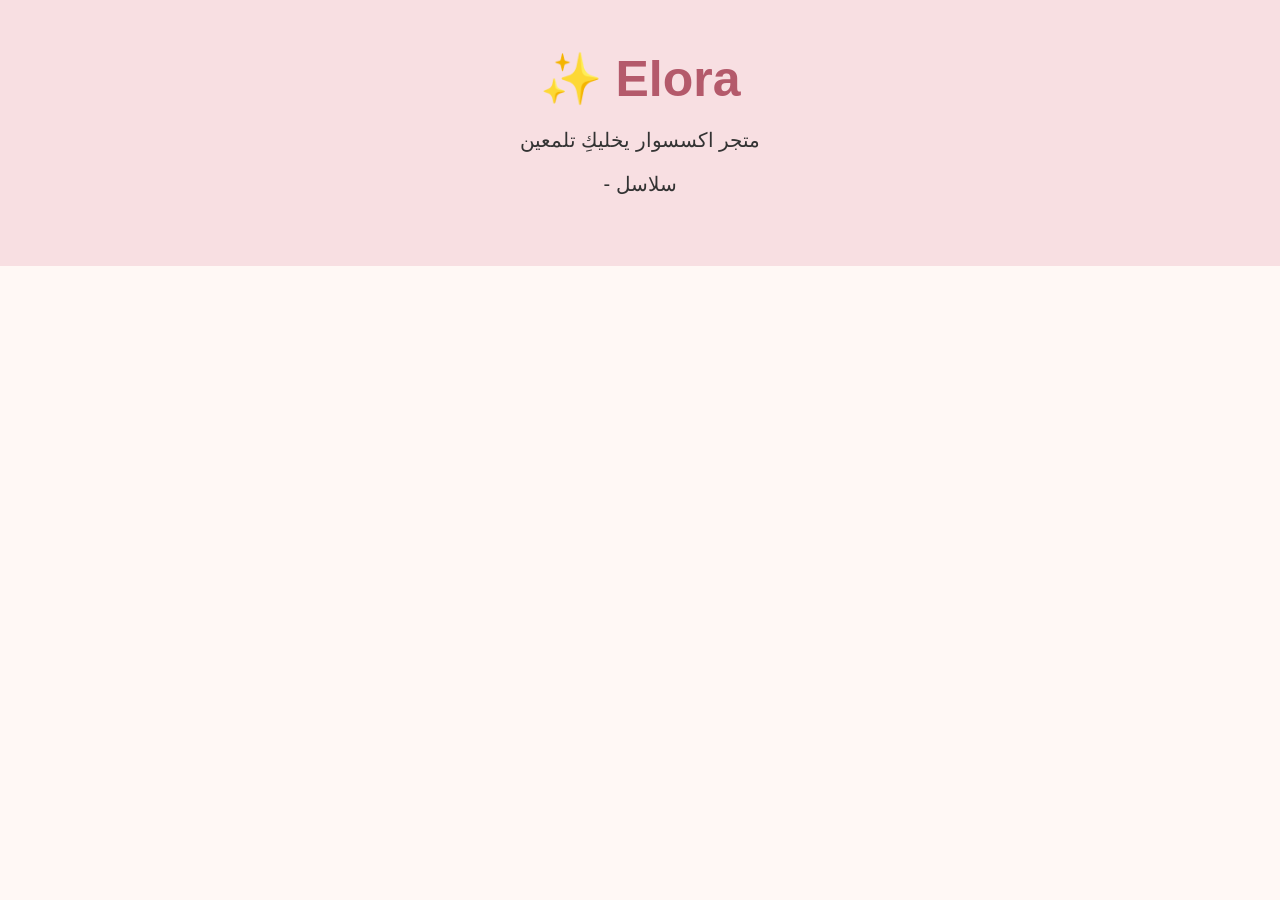
==== index.html @ 1e259722 "Create index.html" ====
<!DOCTYPE html> <html lang="ar" dir="rtl"> <head> <meta charset="UTF-8"> <meta name="viewport" content="width=device-width, initial-scale=1.0"> <title>Elora | اكسسوار</title> <style> body{margin:0;font-family:Arial;background:#fff8f5;color:#333;text-align:center} header{background:#f8dfe2;padding:50px 20px} header h1{font-size:50px;margin:0;color:#b45a6b} header p{font-size:20px} .btn{background:#b45a6b;color:#fff;padding:15px 30px;border-radius:30px;text-decoration:none;font-size:18px;display:inline-block;margin-top:15px} section{padding:30px 20px} .cards{display:flex;flex-wrap:wrap;justify-content:center;gap:20px} .card{background:#fff;border:1px solid #eee;border-radius:20px;width:250px;padding:20px;box-shadow:0 5px 15px #eee} .card h3{margin:10px 0} .price{color:#b45a6b;font-weight:bold;font-size:20px} footer{background:#333;color:#fff;padding:20px} </style> </head> <body> <header> <h1>Elora ✨</h1> <p>متجر اكسسوار يخليكِ تلمعين</p> <p>سلاسل -
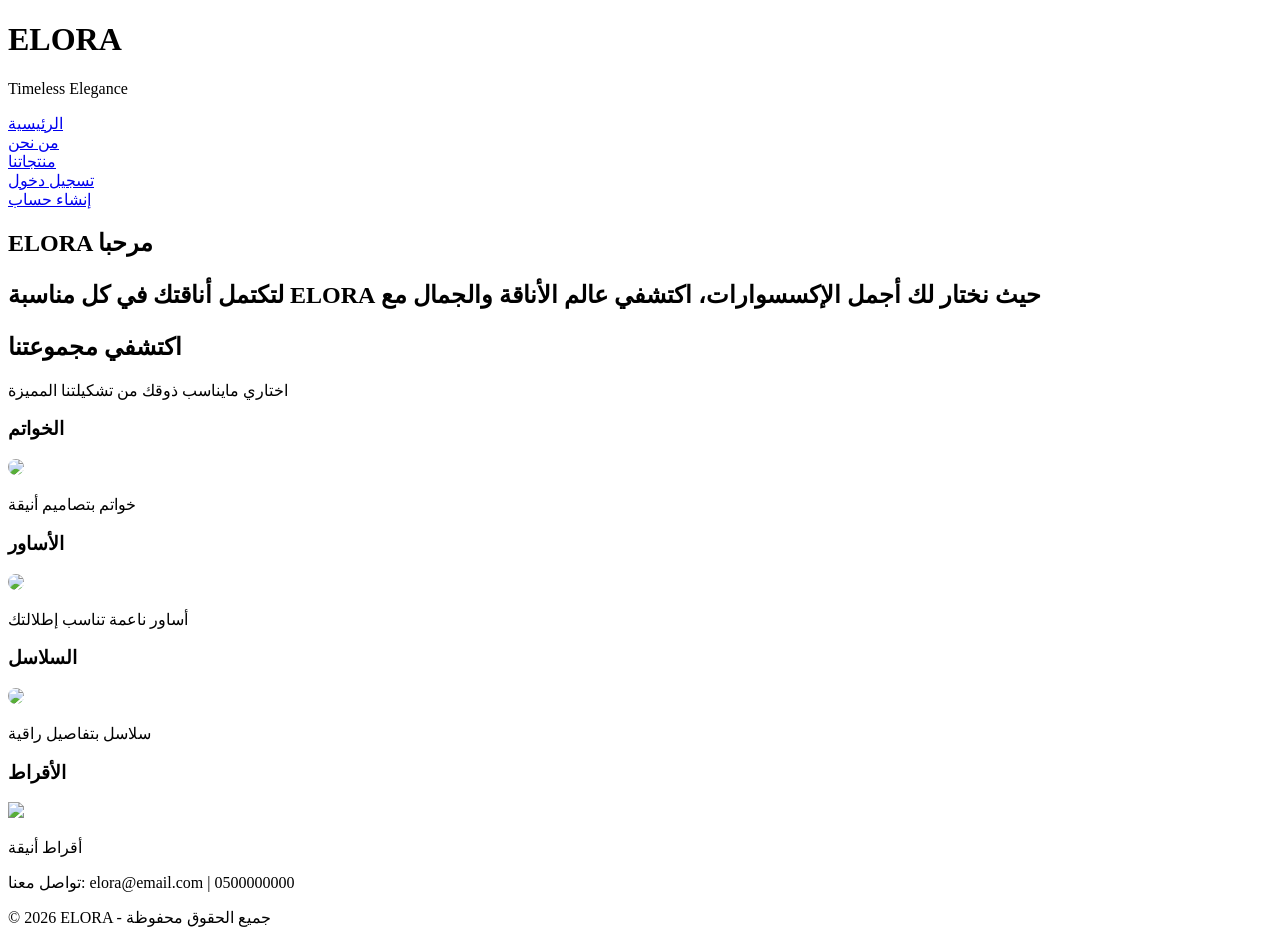
==== commit 35f4af91: "Update index.html" ====
--- a/index.html
+++ b/index.html
@@ -1 +1,66 @@
-<!DOCTYPE html> <html lang="ar" dir="rtl"> <head> <meta charset="UTF-8"> <meta name="viewport" content="width=device-width, initial-scale=1.0"> <title>Elora | اكسسوار</title> <style> body{margin:0;font-family:Arial;background:#fff8f5;color:#333;text-align:center} header{background:#f8dfe2;padding:50px 20px} header h1{font-size:50px;margin:0;color:#b45a6b} header p{font-size:20px} .btn{background:#b45a6b;color:#fff;padding:15px 30px;border-radius:30px;text-decoration:none;font-size:18px;display:inline-block;margin-top:15px} section{padding:30px 20px} .cards{display:flex;flex-wrap:wrap;justify-content:center;gap:20px} .card{background:#fff;border:1px solid #eee;border-radius:20px;width:250px;padding:20px;box-shadow:0 5px 15px #eee} .card h3{margin:10px 0} .price{color:#b45a6b;font-weight:bold;font-size:20px} footer{background:#333;color:#fff;padding:20px} </style> </head> <body> <header> <h1>Elora ✨</h1> <p>متجر اكسسوار يخليكِ تلمعين</p> <p>سلاسل - 
+<!DOCTYPE html>
+<html>
+
+<head>
+  <meta charset="UTF-8">
+  <meta name="viewport" content="width=device-width, initial-scale=1">
+  <title>المشروع</title>
+  <link rel="stylesheet" href="style.css">
+</head>
+
+<body>
+  <header>
+    <h1>ELORA</h1>
+    <p>Timeless Elegance</p>
+    <nav>
+      <a href="index.html">الرئيسية</a>
+      <br>
+      <a href="#about">من نحن</a>
+      <br>
+      <a href="#products">منتجاتنا</a>
+      <br>
+      <a href="login.html">تسجيل دخول</a>
+      <br>
+      <a href="signup.html">إنشاء حساب</a>
+    </nav>
+  </header>
+  <main>
+    <section id="about">
+   <h1 style=text-align: center;>ELORA مرحبا <p>حيث نختار لك أجمل الإكسسوارات، اكتشفي عالم الأناقة والجمال مع <span dir="ltr">ELORA</span> لتكتمل أناقتك في كل مناسبة</p>
+    </section>
+  </main>
+  <section id="products">
+    <h2>اكتشفي مجموعتنا </h2>
+    <p>اختاري مايناسب ذوقك من تشكيلتنا المميزة</p>
+    <article>
+      <h3>الخواتم</h3>
+<img src="الخاتم.jpeg" width="300" style="border-radius: 15px;"
+<br>
+<p>خواتم بتصاميم أنيقة</p>
+    </article>
+    <article>
+      <h3>الأساور</h3>
+      <img src="الاساور.jpeg" width="300" style="border-radius: 15px;"
+      <br>
+      <p>أساور ناعمة تناسب إطلالتك</p>
+    </article>
+    <article>
+      <h3>السلاسل</h3><img 
+      <img src="السلسال.jpeg" width="300" style="border-radius: 15px;"
+      <br>
+      <p>سلاسل بتفاصيل راقية</p>
+    </article>
+    <article>
+      <h3>الأقراط</h3>
+      <img src="الحلق.jpeg" width="300" style="mask-border-repeat: 15px;"
+      <br>
+      <p>أقراط أنيقة</p>
+    </article>
+  </section>
+  <footer>
+  <p>تواصل معنا: elora@email.com | 0500000000</p>
+  <p>© 2026 ELORA - جميع الحقوق محفوظة</p>
+</footer>
+</body>
+
+</html>
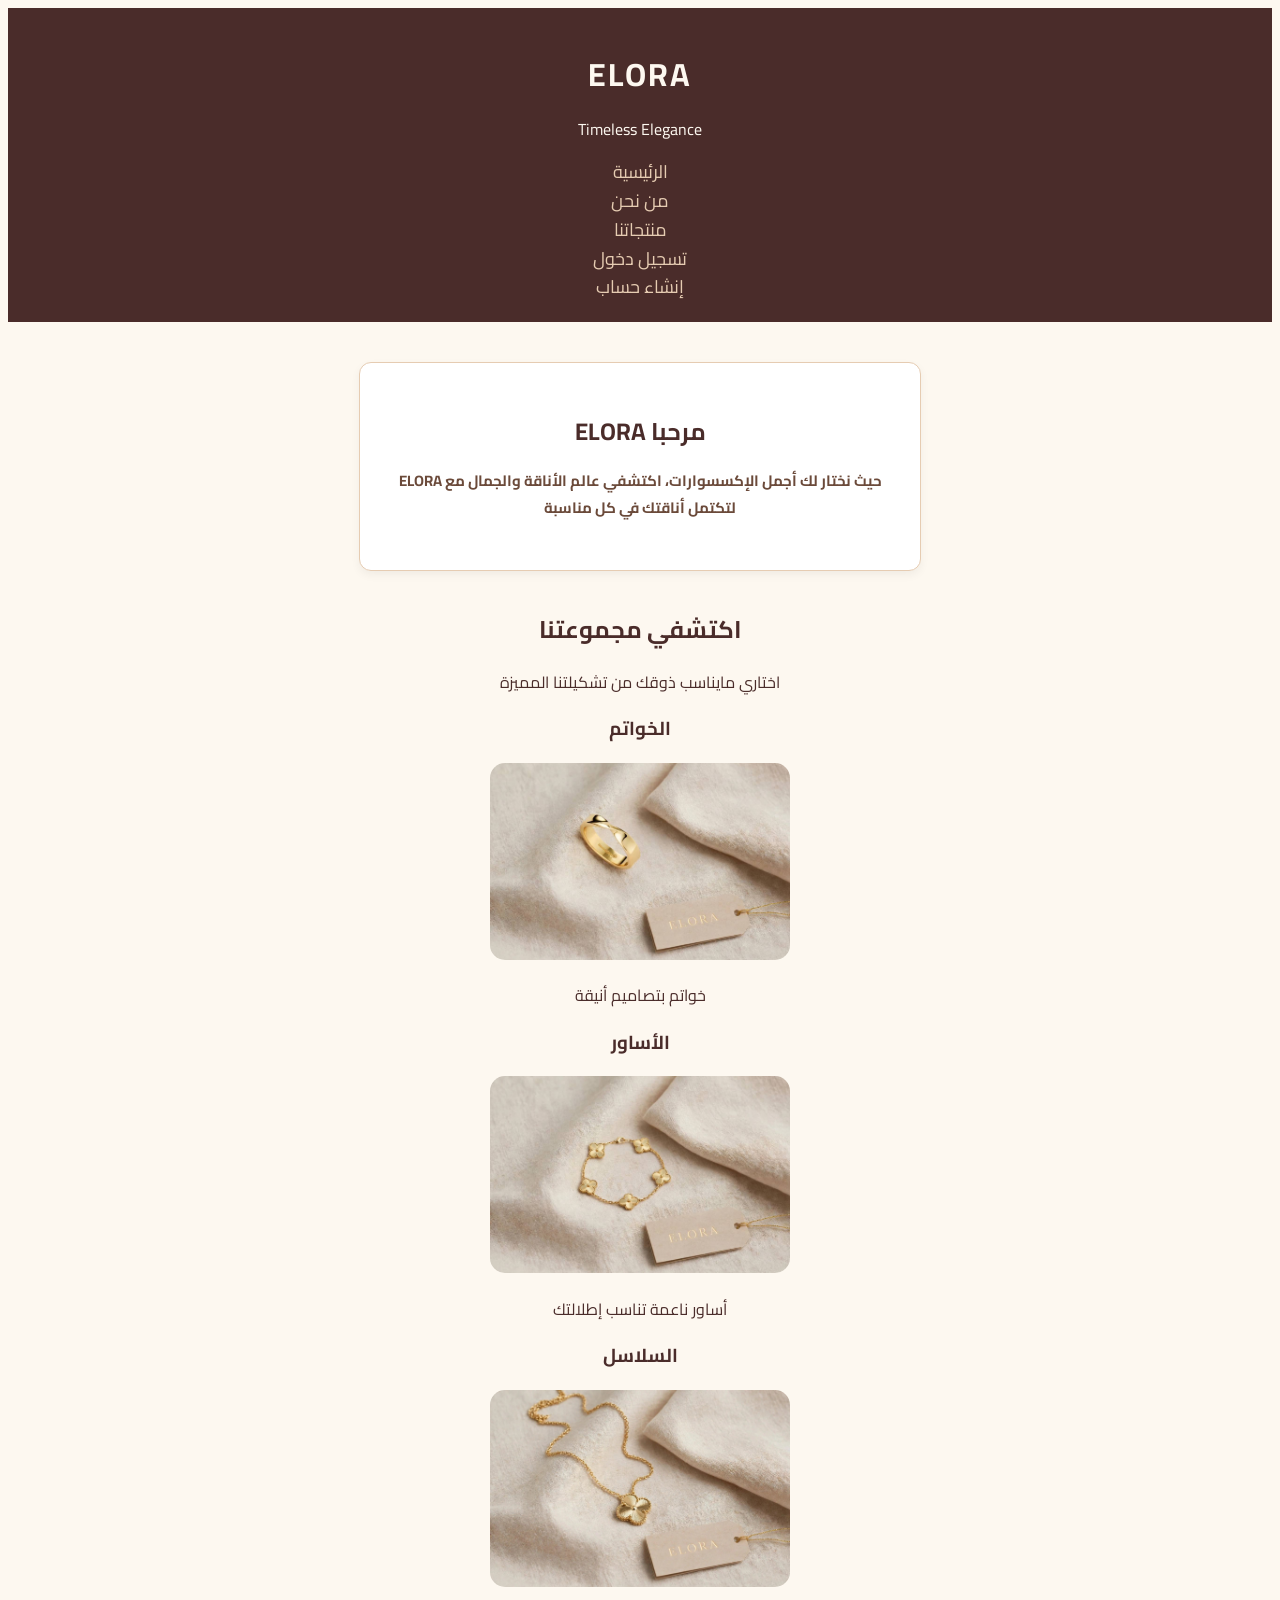
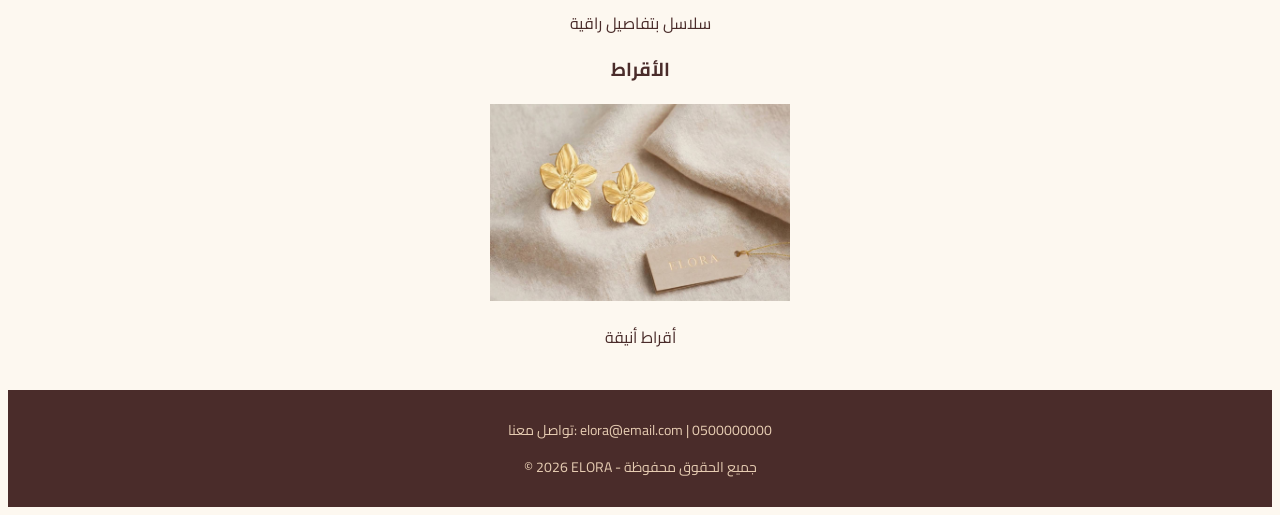
==== commit 87da1d0c: "Update index.html" ====
--- a/index.html
+++ b/index.html
@@ -34,25 +34,25 @@
     <p>اختاري مايناسب ذوقك من تشكيلتنا المميزة</p>
     <article>
       <h3>الخواتم</h3>
-<img src="الخاتم.jpeg" width="300" style="border-radius: 15px;"
+<img src="IMG_0222.jpeg" width="300" style="border-radius: 15px;"
 <br>
 <p>خواتم بتصاميم أنيقة</p>
     </article>
     <article>
       <h3>الأساور</h3>
-      <img src="الاساور.jpeg" width="300" style="border-radius: 15px;"
+      <img src="IMG_0225.jpeg" width="300" style="border-radius: 15px;"
       <br>
       <p>أساور ناعمة تناسب إطلالتك</p>
     </article>
     <article>
       <h3>السلاسل</h3><img 
-      <img src="السلسال.jpeg" width="300" style="border-radius: 15px;"
+      <img src="IMG_0223.jpeg" width="300" style="border-radius: 15px;"
       <br>
       <p>سلاسل بتفاصيل راقية</p>
     </article>
     <article>
       <h3>الأقراط</h3>
-      <img src="الحلق.jpeg" width="300" style="mask-border-repeat: 15px;"
+      <img src="IMG_0224.jpeg" width="300" style="mask-border-repeat: 15px;"
       <br>
       <p>أقراط أنيقة</p>
     </article>
--- a/style.css
+++ b/style.css
@@ -0,0 +1,103 @@
+@import url('https://fonts.googleapis.com/css2?family=Cairo:wght@400;700&display=swap');
+{
+margin: 0;
+padding: 0;
+box-sizing: border-box;
+}
+body {
+font-family: 'Cairo', sans-serif;
+background-color: #fdf8f0;
+color: #4a2c2a;
+line-height: 1.6;
+text-align: center;
+}
+header {
+background-color: #4a2c2a;
+color: #fdf8f0;
+padding: 20px;
+}
+header h1 {
+font-size: 32px;
+font-weight: 700;
+letter-spacing: 2px;
+margin-bottom: 10px;
+}
+nav a {
+color: #e6ccb2;
+text-decoration: none;
+margin: 0 15px;
+font-size: 18px;
+transition: 0.3s;
+}
+nav a:hover {
+color: #ffffff;
+border-bottom: 2px solid #b08968;
+}
+main {
+max-width: 500px;
+margin: 40px auto;
+background-color: #ffffff;
+padding: 30px;
+border-radius: 12px;
+border: 1px solid #e6ccb2;
+box-shadow: 0 4px 10px rgba(0,0,0,0.05);
+text-align: center;
+}
+main h2 {
+font-size: 26px;
+font-weight: 700;
+margin-bottom: 15px;
+text-align: center;
+width: 100%;
+}
+/* هذا هو الوصف - صغرناه لك */
+main p {
+text-align: center;
+font-size: 15px;
+line-height: 1.8;
+color: #6b4a3a;
+}
+form label {
+display: block;
+text-align: right;
+font-weight: 700;
+margin-bottom: 5px;
+}
+form input {
+width: 100%;
+padding: 12px;
+border: 1px solid #e6ccb2;
+border-radius: 8px;
+background-color: #fdf8f0;
+font-family: 'Cairo', sans-serif;
+font-size: 15px;
+outline: none;
+margin-bottom: 15px;
+}
+form input:focus {
+border-color: #b08968;
+background-color: #ffffff;
+}
+button {
+width: 100%;
+padding: 12px;
+background-color: #b08968;
+color: white;
+border: none;
+border-radius: 8px;
+font-family: 'Cairo', sans-serif;
+font-size: 17px;
+font-weight: 700;
+cursor: pointer;
+margin-top: 10px;
+}
+button:hover {
+background-color: #4a2c2a;
+}
+footer {
+background-color: #4a2c2a;
+color: #e6ccb2;
+padding: 15px;
+margin-top: 40px;
+font-size: 14px;
+}
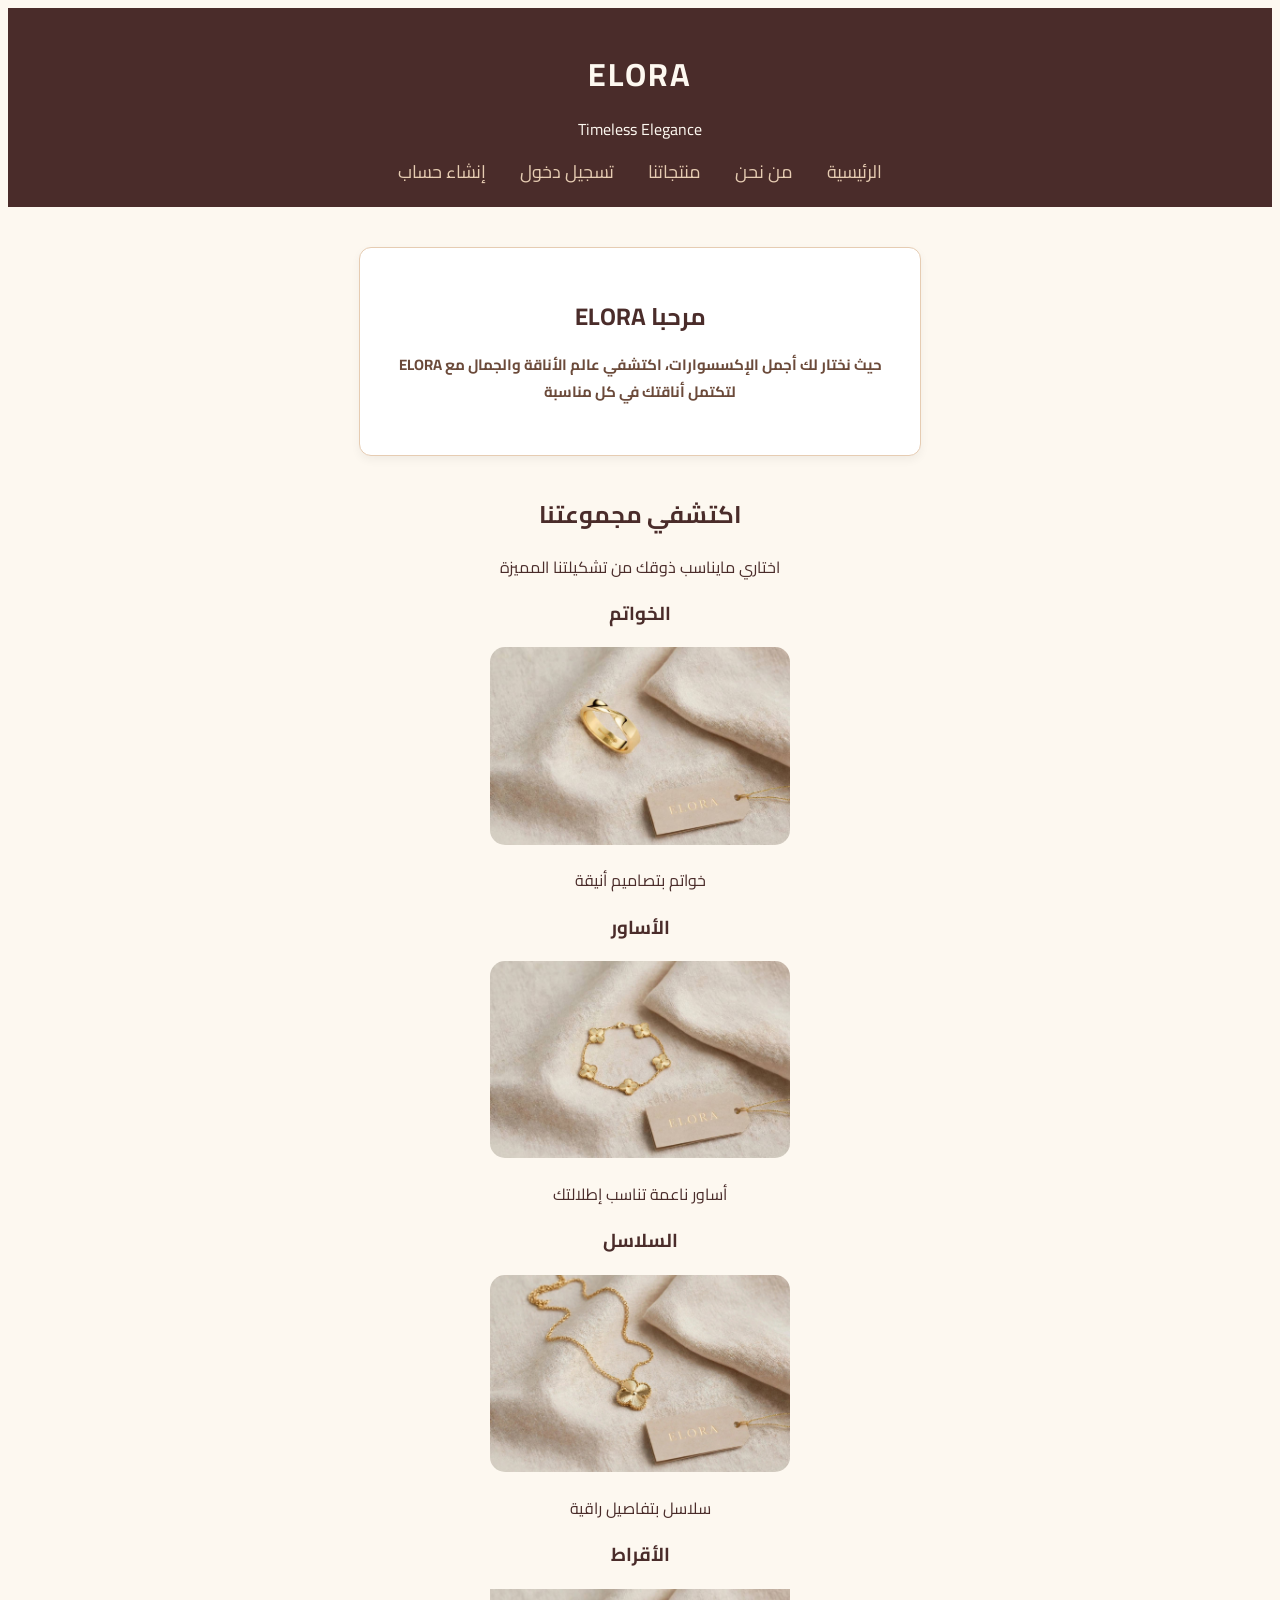
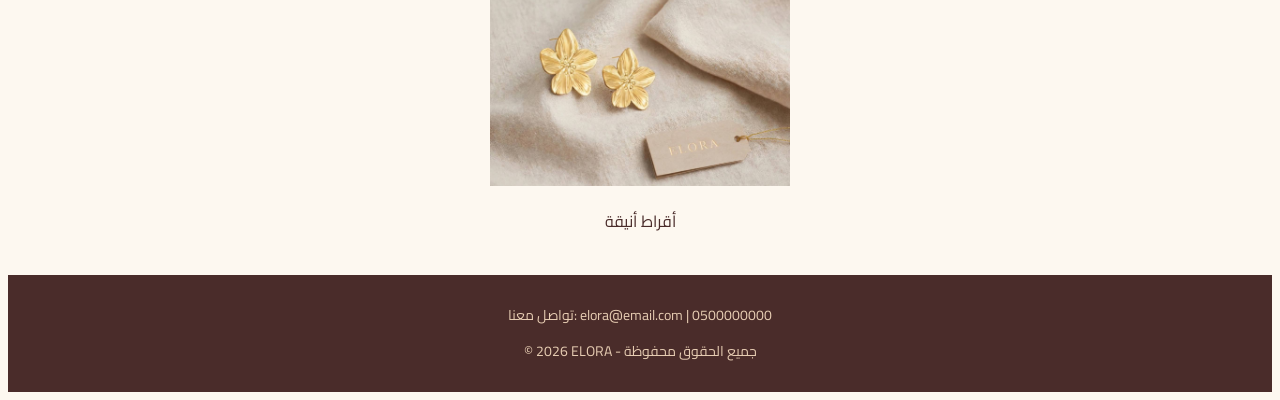
==== commit dfc6938b: "Update index.html" ====
--- a/index.html
+++ b/index.html
@@ -14,13 +14,9 @@
     <p>Timeless Elegance</p>
     <nav>
       <a href="index.html">الرئيسية</a>
-      <br>
       <a href="#about">من نحن</a>
-      <br>
       <a href="#products">منتجاتنا</a>
-      <br>
       <a href="login.html">تسجيل دخول</a>
-      <br>
       <a href="signup.html">إنشاء حساب</a>
     </nav>
   </header>
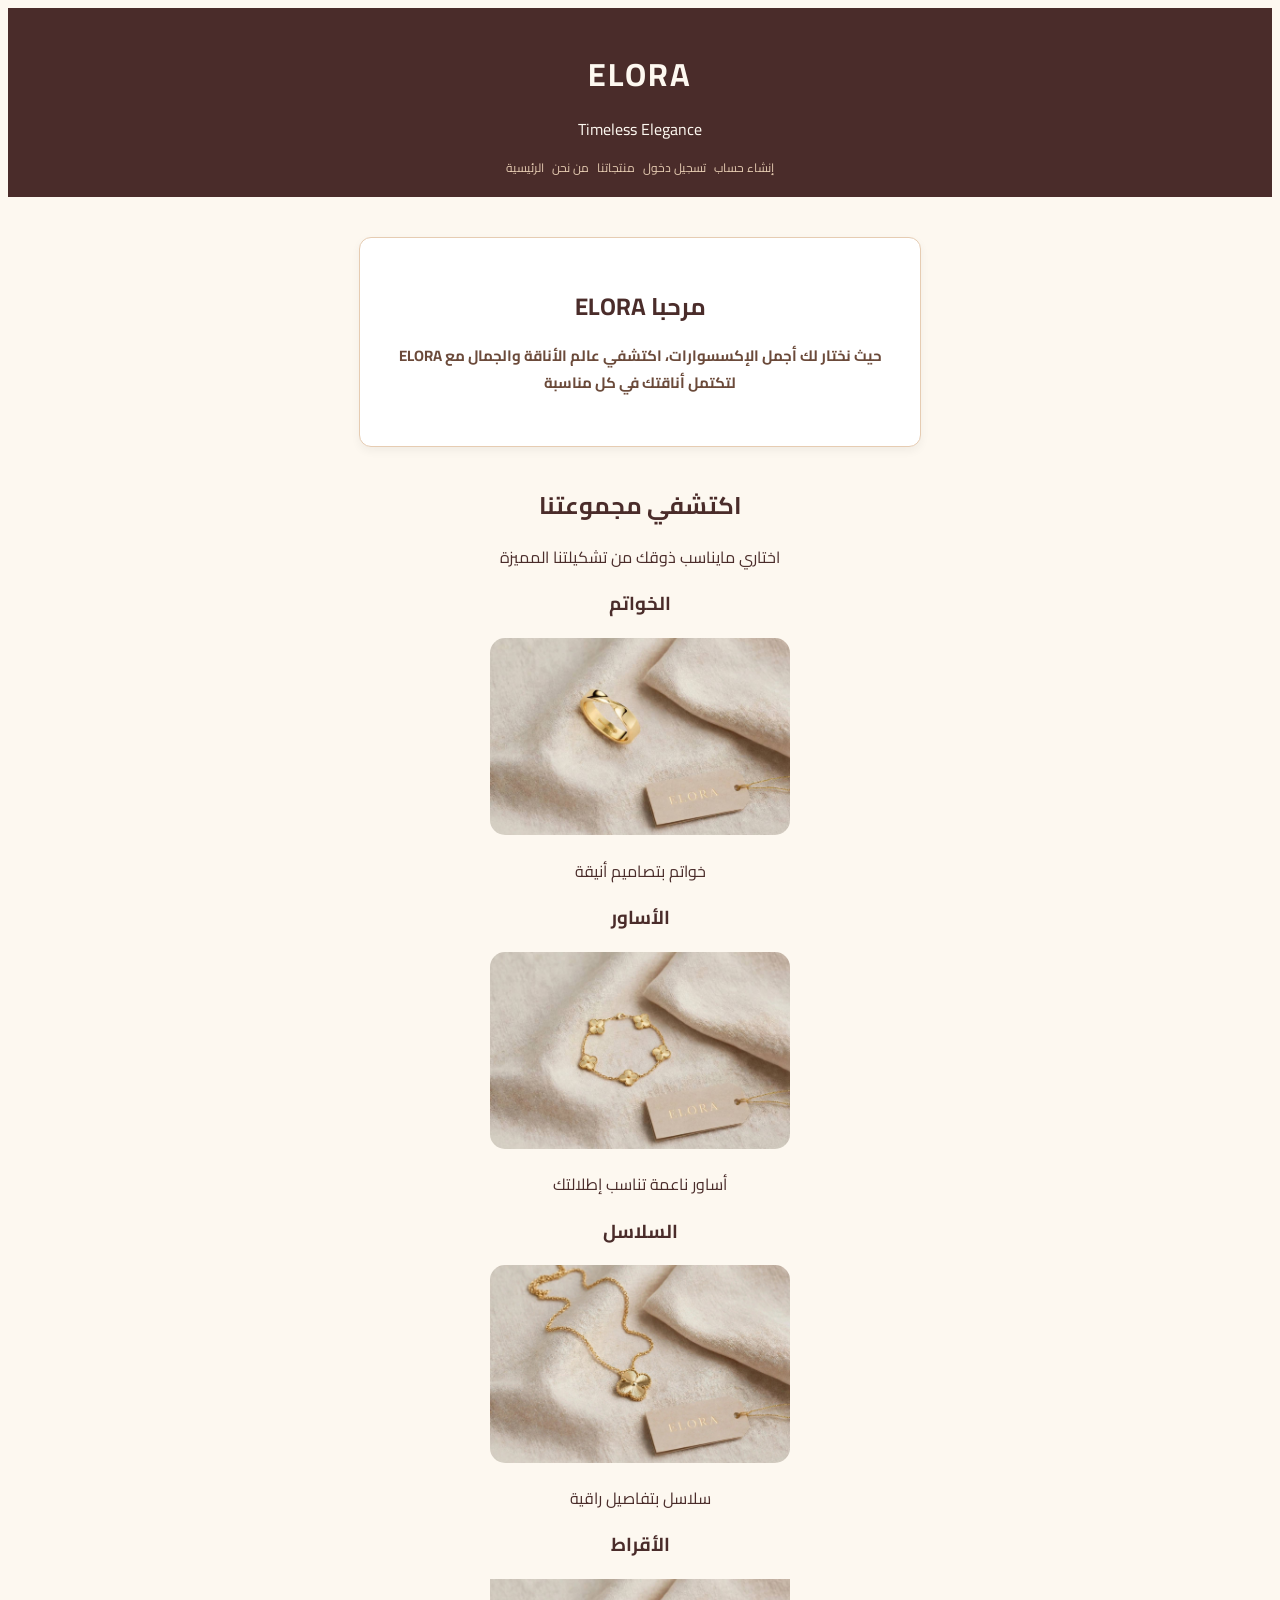
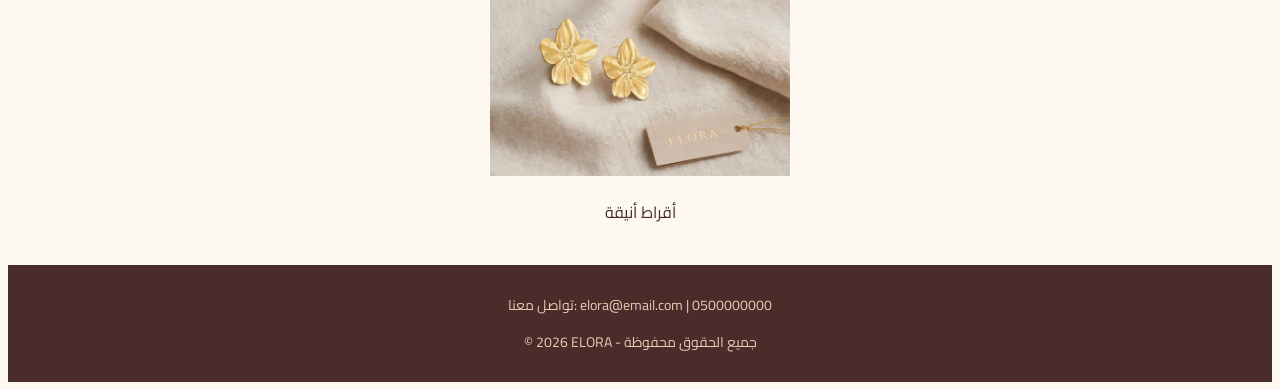
==== commit 5013e956: "Update index.html" ====
--- a/index.html
+++ b/index.html
@@ -12,7 +12,7 @@
   <header>
     <h1>ELORA</h1>
     <p>Timeless Elegance</p>
-    <nav>
+<nav style="display:flex; justify-content:center; gap:8px; flex-wrap:nowrap;">
       <a href="index.html">الرئيسية</a>
       <a href="#about">من نحن</a>
       <a href="#products">منتجاتنا</a>
--- a/style.css
+++ b/style.css
@@ -101,3 +101,17 @@
 margin-top: 40px;
 font-size: 14px;
 }
+nav {
+  display: flex !important;
+  justify-content: center !important;
+  gap: 8px !important;
+  flex-wrap: nowrap !important;
+  padding: 0 5px !important;
+}
+
+nav a {
+  font-size: 12px !important;
+  white-space: nowrap !important;
+  padding: 0 !important;
+  margin: 0 !important;
+}
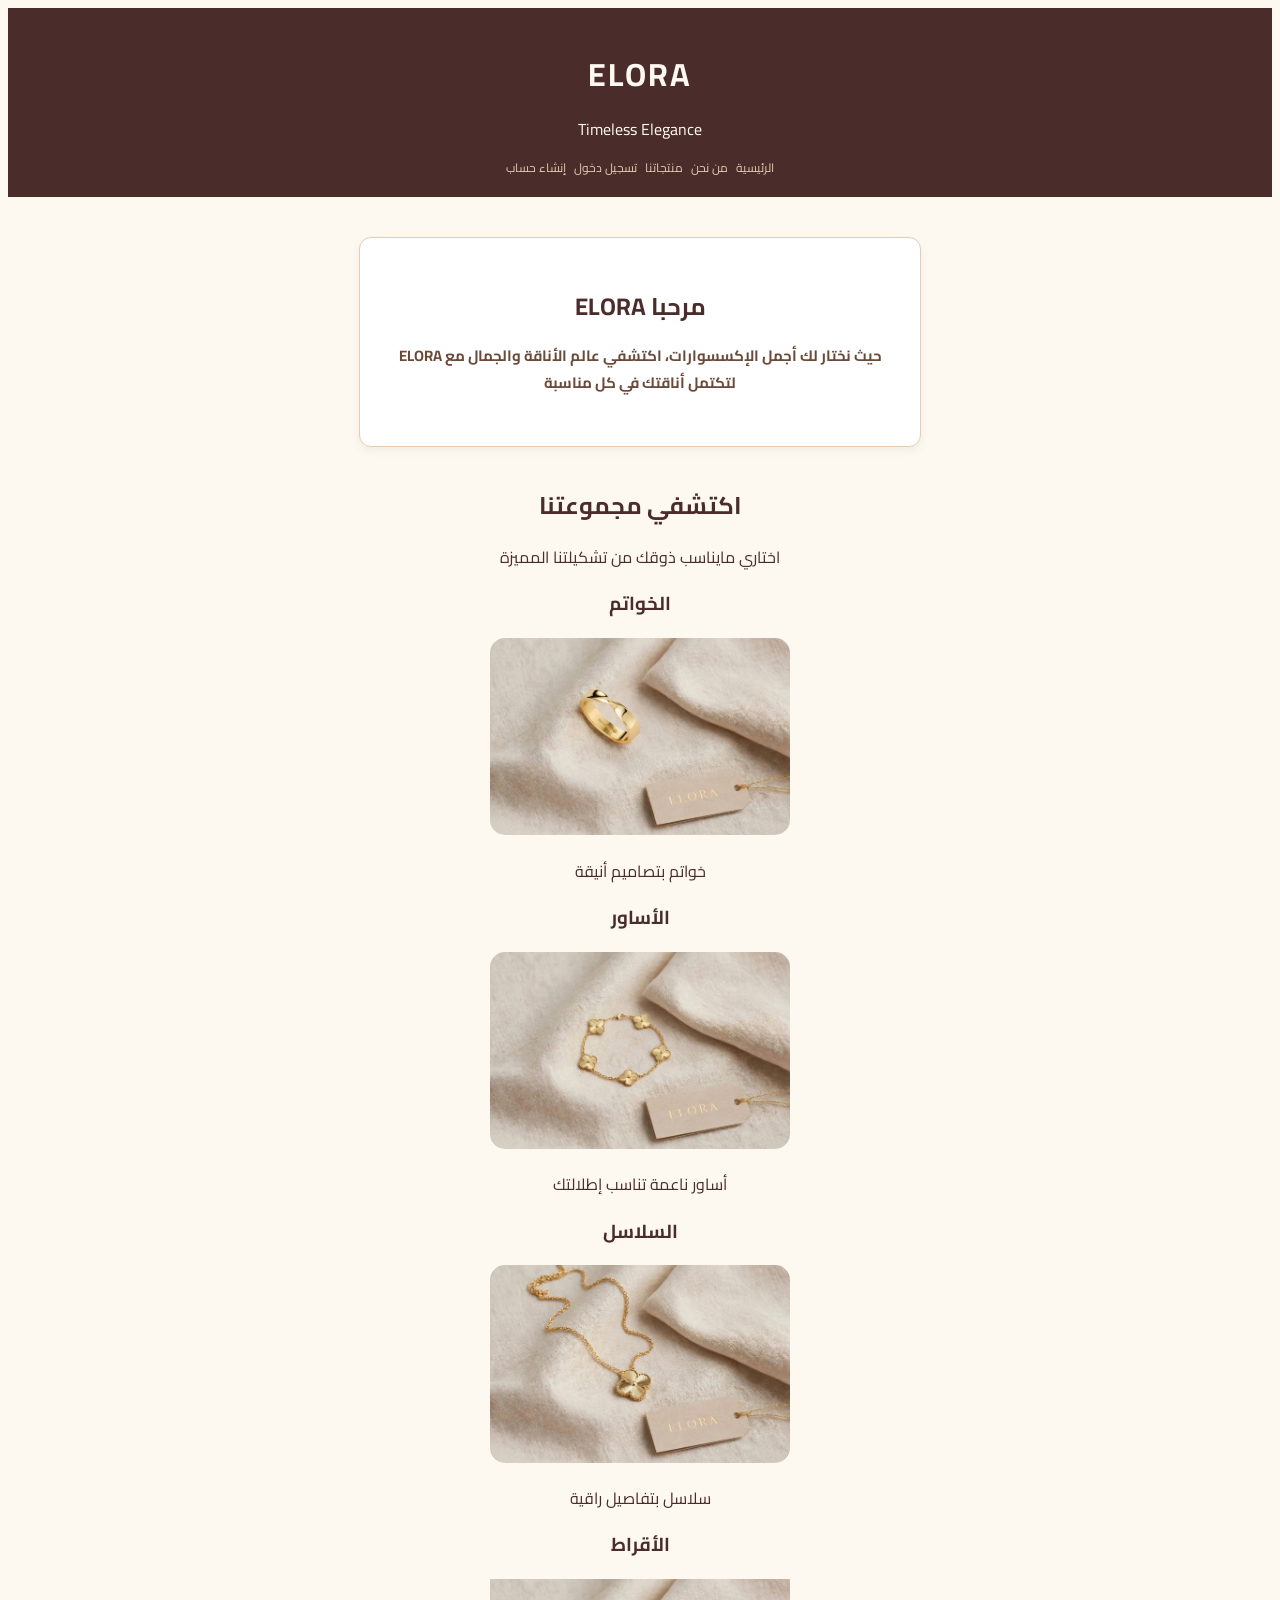
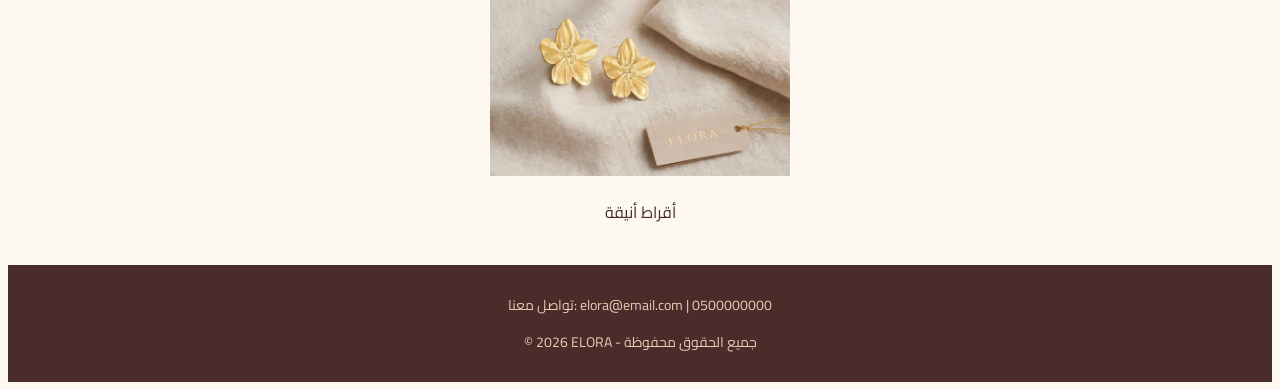
==== commit 0001eb43: "Update index.html" ====
--- a/index.html
+++ b/index.html
@@ -12,7 +12,7 @@
   <header>
     <h1>ELORA</h1>
     <p>Timeless Elegance</p>
-<nav style="display:flex; justify-content:center; gap:8px; flex-wrap:nowrap;">
+<nav style="display:flex; justify-content:center; gap:8px; flex-wrap:nowrap; direction:rtl;">
       <a href="index.html">الرئيسية</a>
       <a href="#about">من نحن</a>
       <a href="#products">منتجاتنا</a>
